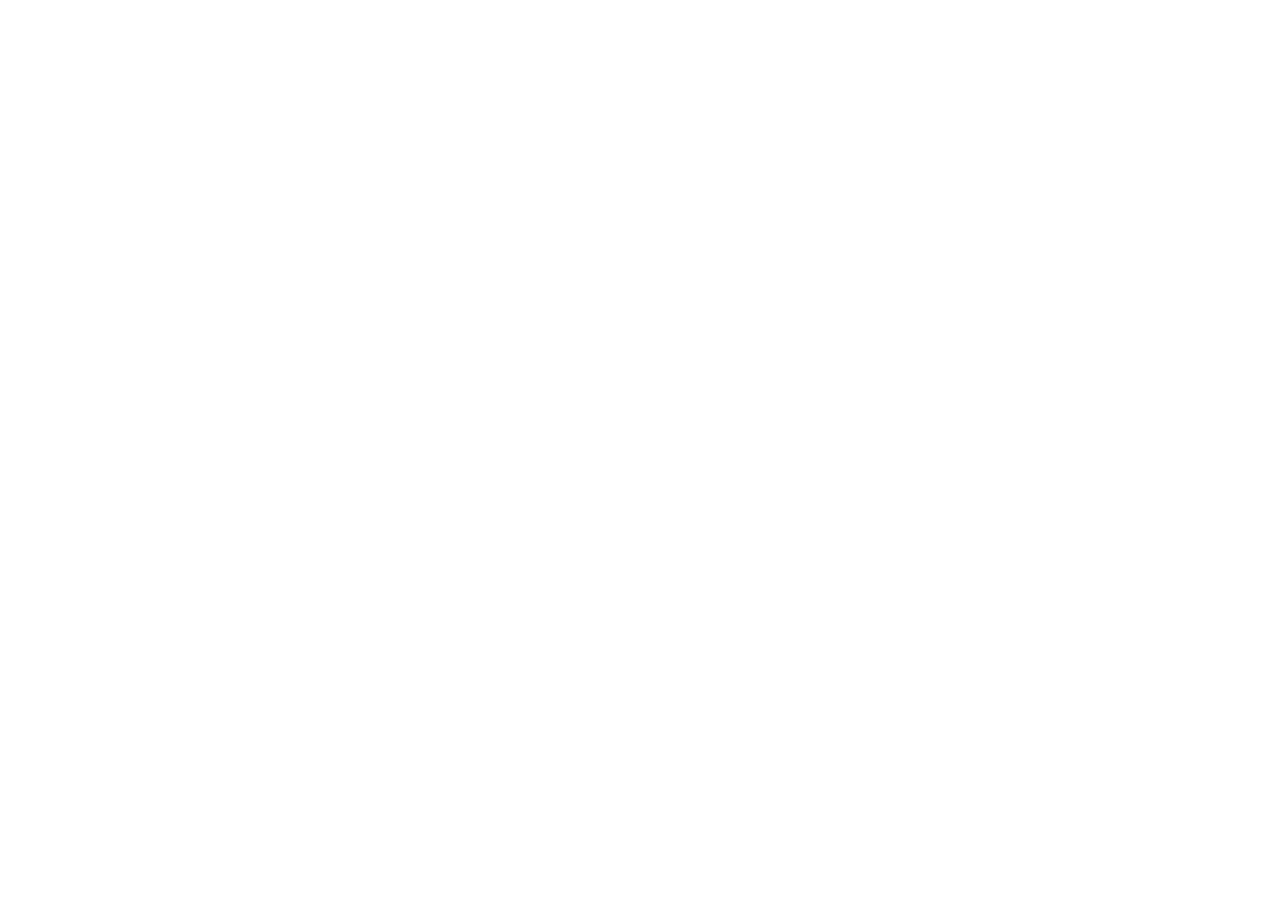
==== index1.html @ ba6c7622 "#1 Initial project setup Set up the initial structure of the e-commerce product page project. Create" ====
<!DOCTYPE html>
<html lang="en">
<head>
     <meta charset="UTF-8">
    <meta name="viewport" content="width=device-width, initial-scale=1.0">
    <title>Sneakers | E-commerce Product Page</title>
    <link rel="icon" type="image/png" sizes="32x32" href="./images/favicon-32x32.png">
    <link rel="preconnect" href="https://fonts.googleapis.com">
    <link rel="preconnect" href="https://fonts.gstatic.com" crossorigin>
</head>
<body>
    
</body>
</html>
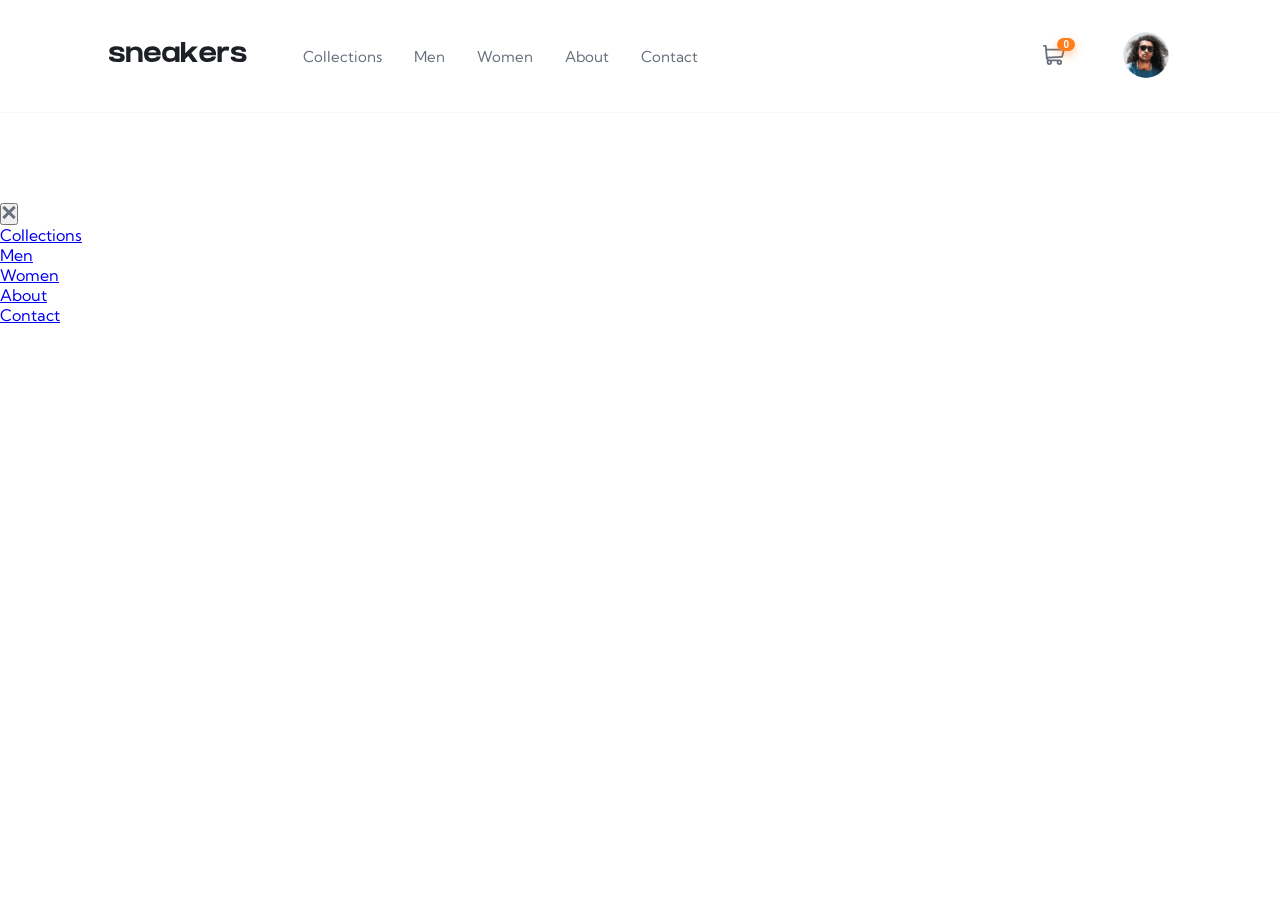
==== commit e70681f4: "#3 Header and navigation implementation Implemented the header and navigation structure for the e-co" ====
--- a/index1.html
+++ b/index1.html
@@ -4,11 +4,66 @@
      <meta charset="UTF-8">
     <meta name="viewport" content="width=device-width, initial-scale=1.0">
     <title>Sneakers | E-commerce Product Page</title>
-    <link rel="icon" type="image/png" sizes="32x32" href="./images/favicon-32x32.png">
+    <link rel="icon" type="image/png" sizes="32x32" href="images/favicon-32x32.png">
     <link rel="preconnect" href="https://fonts.googleapis.com">
     <link rel="preconnect" href="https://fonts.gstatic.com" crossorigin>
+
+    <link href="https://fonts.googleapis.com/css2?family=Kumbh+Sans:wght@400;700&display=swap" rel="stylesheet">
+    <link rel="stylesheet" href="style1.css">
 </head>
 <body>
-    
+    <header class="header">
+        <div class="header-container">
+            <div class="header-left">
+                <button class="menu-toggle" id="menuToggle" aria-label="Open navigation menu">
+                    <img src="./images/icon-menu.svg" alt="">
+                </button>
+                <div class="logo">
+                    <a href="/"><img src="./images/logo.svg" alt="Sneakers Logo"></a>
+                </div>
+                <nav class="desktop-nav" aria-label="Primary navigation">
+                    <ul>
+                        <li><a href="#">Collections</a></li>
+                        <li><a href="#">Men</a></li>
+                        <li><a href="#">Women</a></li>
+                        <li><a href="#">About</a></li>
+                        <li><a href="#">Contact</a></li>
+                    </ul>
+                </nav>
+            </div>
+
+            <div class="header-right">
+                <div class="cart-wrapper">
+                    <button class="cart-btn" id="cartBtn" aria-label="Shopping cart">
+                        <img src="./images/icon-cart.svg" alt="Cart">
+                        <span class="cart-badge" id="cartBadge" aria-label="Number of items in cart">0</span>
+                    </button>
+                </div>
+                <div class="user-avatar">
+                    <button class="avatar-btn" aria-label="User profile">
+                        <img src="./images/image-avatar.png" alt="User avatar">
+                    </button>
+                </div>
+            </div>
+        </div>
+    </header>
+
+    <div class="mobile-nav-overlay" id="mobileNavOverlay">
+        <div class="mobile-nav-drawer">
+            <button class="close-menu" id="closeMenu" aria-label="Close navigation menu">
+                <img src="./images/icon-close.svg" alt="">
+            </button>
+            <nav class="mobile-nav">
+                <ul>
+                    <li><a href="#">Collections</a></li>
+                    <li><a href="#">Men</a></li>
+                    <li><a href="#">Women</a></li>
+                    <li><a href="#">About</a></li>
+                    <li><a href="#">Contact</a></li>
+                </ul>
+            </nav>
+        </div>
+    </div>
+        <script src="script1.js"></script>
 </body>
 </html>
--- a/style1.css
+++ b/style1.css
@@ -0,0 +1,227 @@
+* {
+    margin: 0;
+    padding: 0;
+    box-sizing: border-box;
+}
+:root {
+    /* Primary Colors */
+    --color-orange: hsl(26, 100%, 55%);
+    --color-pale-orange: hsl(25, 100%, 94%);
+
+    /* Neutral Colors */
+    --color-very-dark-blue: hsl(220, 13%, 13%);
+    --color-dark-grayish-blue: hsl(219, 9%, 45%);
+    --color-grayish-blue: hsl(220, 14%, 75%);
+    --color-light-grayish-blue: hsl(223, 64%, 98%);
+    --color-white: hsl(0, 0%, 100%);
+    --color-black: hsl(0, 0%, 0%);
+
+    /* Typography */
+    --font-family: 'Kumbh Sans', sans-serif;
+    --font-size-body: 16px;
+    --font-weight-regular: 400;
+    --font-weight-bold: 700;
+}
+
+@import url('https://fonts.googleapis.com/css2?family=Kumbh+Sans:wght@400;700&display=swap');
+
+html {
+    font-family: var(--font-family);
+    font-size: var(--font-size-body);
+    font-weight: var(--font-weight-regular);
+    color: var(--color-very-dark-blue);
+}
+
+body {
+    background-color: var(--color-white);
+    overflow-x: hidden;
+    width: 100%;
+}
+
+/* MAIN CONTAINER */
+
+.container {
+    max-width: 1110px;
+    margin: 0 auto;
+    padding: 0 1.5rem;
+}
+.header {
+    border-bottom: 1px solid var(--color-light-grayish-blue);
+    margin-bottom: 5.625rem;
+    background-color: var(--color-white);
+}
+
+.header-container {
+    max-width: 1110px;
+    margin: 0 auto;
+    height: 112px;
+    display: flex;
+    align-items: center;
+    justify-content: space-between;
+    padding: 0 1.5rem;
+}
+
+.header-left {
+    display: flex;
+    align-items: center;
+    gap: 3.5rem;
+    height: 100%;
+}
+
+.menu-toggle {
+    display: none;
+    background: none;
+    border: none;
+    padding: 0.5rem;
+}
+
+.logo {
+    margin-bottom: 5px;
+}
+
+.desktop-nav {
+    height: 100%;
+}
+
+.desktop-nav ul {
+    display: flex;
+    gap: 2rem;
+    height: 100%;
+    list-style: none;
+}
+
+.desktop-nav ul li {
+    height: 100%;
+}
+
+.desktop-nav ul li a {
+    display: flex;
+    align-items: center;
+    height: 100%;
+    color: var(--color-dark-grayish-blue);
+    text-decoration: none;
+    font-size: 0.9375rem;
+    position: relative;
+    transition: color 0.3s ease;
+}
+
+.desktop-nav ul li a:hover {
+    color: var(--color-very-dark-blue);
+}
+
+.logo a {
+    display: block;
+    transition: opacity 0.3s ease;
+}
+
+.logo a:hover {
+    opacity: 0.8;
+}
+
+.desktop-nav ul li a::after {
+    content: '';
+    position: absolute;
+    bottom: -1px;
+    /* Align exactly with the header's border-bottom */
+    left: 0;
+    width: 100%;
+    height: 4px;
+    background-color: var(--color-orange);
+    transform: scaleX(0);
+    transform-origin: center;
+    transition: transform 0.2s ease;
+}
+
+.desktop-nav ul li a:hover::after {
+    transform: scaleX(1);
+}
+
+.header-right {
+    display: flex;
+    align-items: center;
+    gap: 2.875rem;
+}
+
+.cart-wrapper {
+    position: relative;
+    display: flex;
+    align-items: center;
+}
+
+.cart-btn {
+    background: none;
+    border: none;
+    cursor: pointer;
+    position: relative;
+    padding: 10px;
+    transition: transform 0.2s ease;
+}
+
+.cart-btn:hover {
+    transform: translateY(-2px);
+}
+
+.cart-btn img {
+    width: 21.82px;
+    height: 20px;
+}
+
+.cart-btn:hover img {
+    filter: brightness(0) saturate(100%) invert(50%) sepia(99%) saturate(1633%) hue-rotate(345deg) brightness(101%) contrast(106%);
+}
+
+.cart-badge {
+    position: absolute;
+    top: 3px;
+    right: 0px;
+    background-color: var(--color-orange);
+    color: var(--color-white);
+    font-size: 0.625rem;
+    font-weight: var(--font-weight-bold);
+    padding: 1px 6px;
+    border-radius: 10px;
+    display: flex;
+    align-items: center;
+    justify-content: center;
+    box-shadow: 0 4px 10px rgba(255, 125, 26, 0.4);
+    transition: transform 0.2s cubic-bezier(0.175, 0.885, 0.32, 1.275);
+}
+
+.cart-badge.bounce {
+    animation: badgeBounce 0.4s cubic-bezier(0.175, 0.885, 0.32, 1.275);
+}
+
+@keyframes badgeBounce {
+    0% {
+        transform: scale(1);
+    }
+
+    50% {
+        transform: scale(1.4);
+    }
+
+    100% {
+        transform: scale(1);
+    }
+}
+
+.user-avatar .avatar-btn {
+    background: none;
+    border: 2px solid transparent;
+    border-radius: 50%;
+    cursor: pointer;
+    width: 50px;
+    height: 50px;
+    padding: 0;
+    transition: border-color 0.3s ease;
+    overflow: hidden;
+}
+
+.user-avatar .avatar-btn:hover {
+    border-color: var(--color-orange);
+}
+
+.user-avatar img {
+    width: 100%;
+    height: 100%;
+}
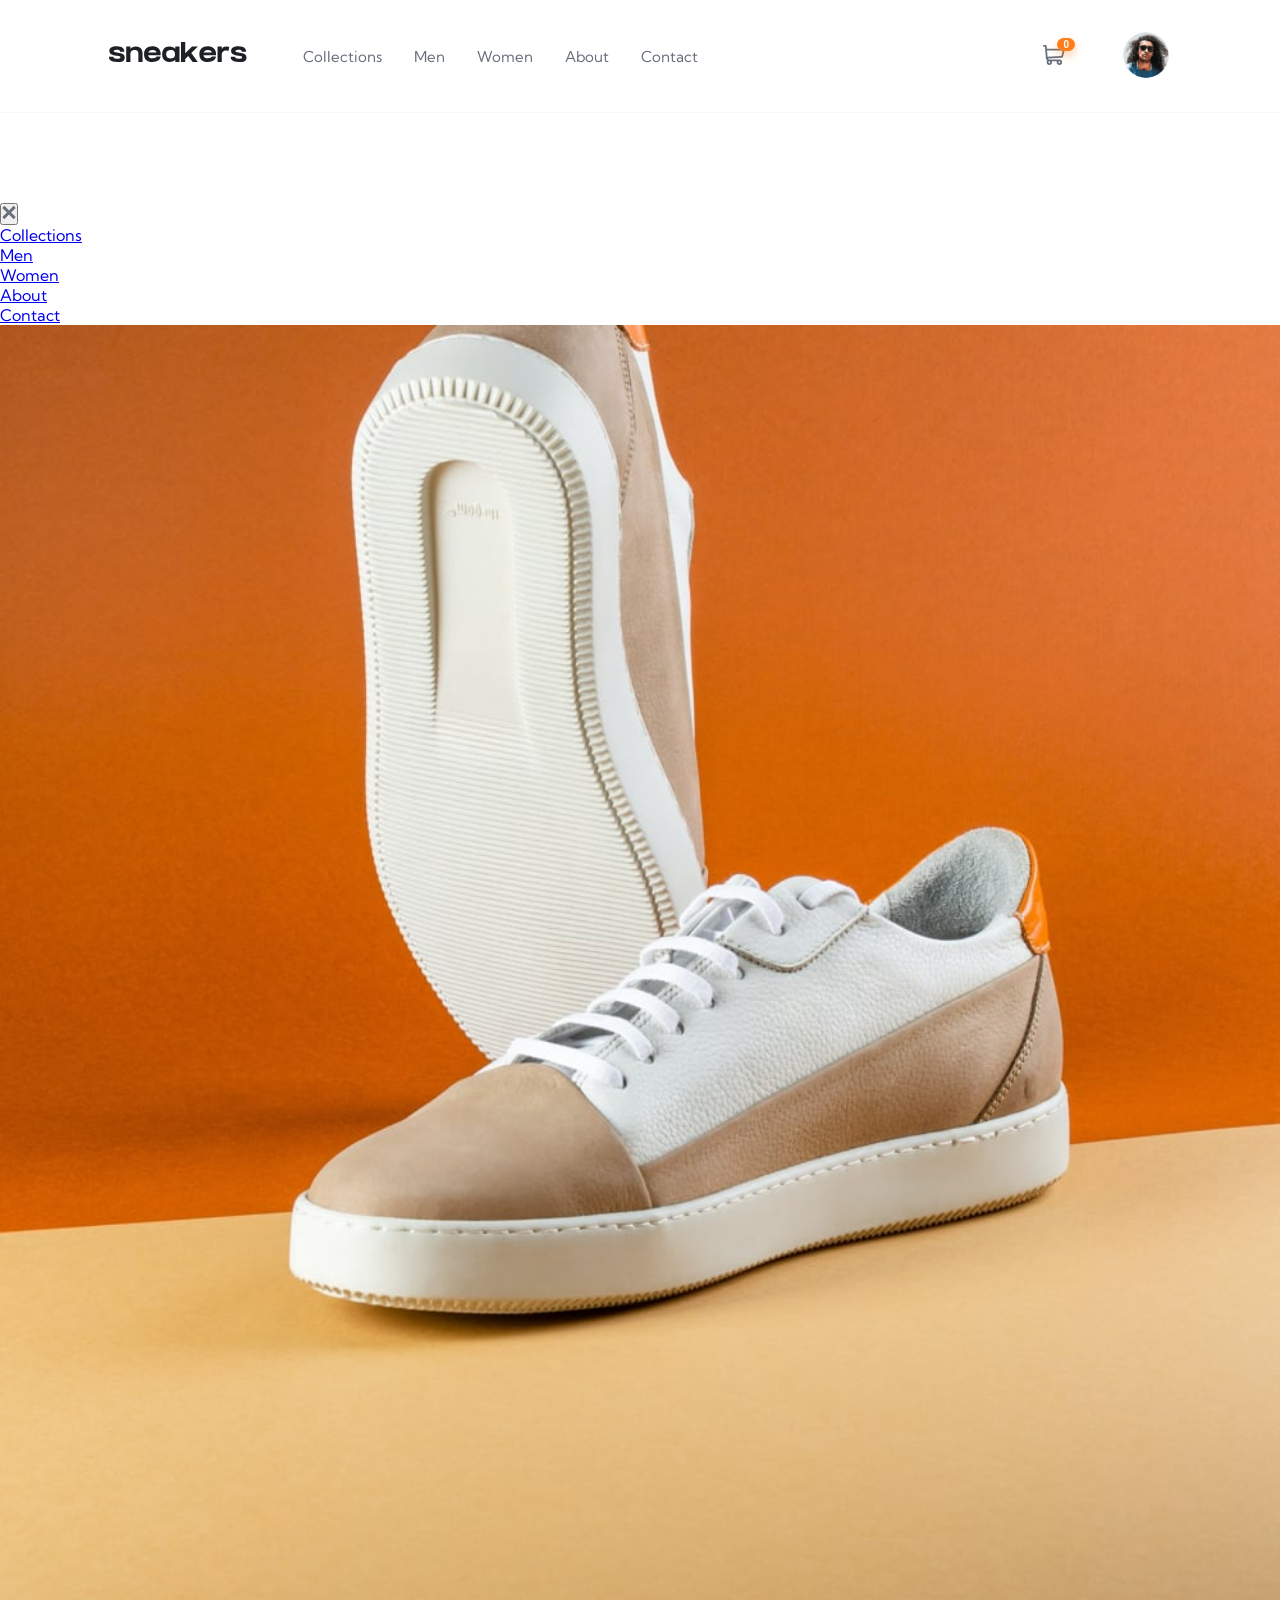
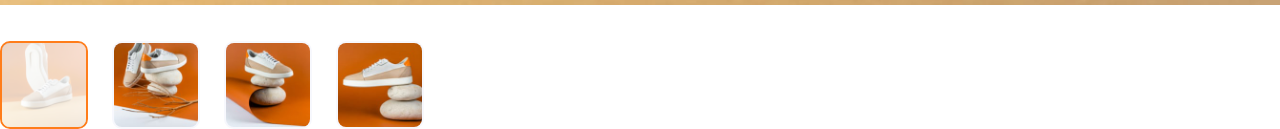
==== commit fe0041e6: "#4 Product image gallery Implemented the product image gallery section. Added the main product image" ====
--- a/index1.html
+++ b/index1.html
@@ -64,6 +64,41 @@
             </nav>
         </div>
     </div>
+
+        <section class="product-section" aria-label="Product details">
+
+            <div class="product-gallery">
+                <!-- Main Product Image -->
+                <div class="main-image-wrapper">
+                    <button class="mobile-gallery-btn prev" id="mobilePrev" aria-label="Previous image">
+                        <img src="./images/icon-previous.svg" alt="">
+                    </button>
+                    <img src="./images/image-product-1.jpg" alt="Product image 1" class="main-image" id="mainImage">
+                    <button class="mobile-gallery-btn next" id="mobileNext" aria-label="Next image">
+                        <img src="./images/icon-next.svg" alt="">
+                    </button>
+                </div>
+
+                <!-- Thumbnail Images -->
+                <div class="thumbnails">
+                    <div class="thumbnail active" data-image="./images/image-product-1.jpg" tabindex="0" role="button"
+                        aria-label="Product image 1">
+                        <img src="./images/image-product-1-thumbnail.jpg" alt="Product thumbnail 1">
+                    </div>
+                    <div class="thumbnail" data-image="./images/image-product-2.jpg" tabindex="0" role="button"
+                        aria-label="Product image 2">
+                        <img src="./images/image-product-2-thumbnail.jpg" alt="Product thumbnail 2">
+                    </div>
+                    <div class="thumbnail" data-image="./images/image-product-3.jpg" tabindex="0" role="button"
+                        aria-label="Product image 3">
+                        <img src="./images/image-product-3-thumbnail.jpg" alt="Product thumbnail 3">
+                    </div>
+                    <div class="thumbnail" data-image="./images/image-product-4.jpg" tabindex="0" role="button"
+                        aria-label="Product image 4">
+                        <img src="./images/image-product-4-thumbnail.jpg" alt="Product thumbnail 4">
+                    </div>
+                </div>
+            </div>
         <script src="script1.js"></script>
 </body>
 </html>
--- a/style1.css
+++ b/style1.css
@@ -224,4 +224,265 @@
 .user-avatar img {
     width: 100%;
     height: 100%;
+}
+
+
+/* ISSUE 4: PRODUCT IMAGE GALLERY - Main image gallery with thumbnails */
+
+.product-gallery {
+    display: flex;
+    flex-direction: column;
+    gap: 2rem;
+    width: 100%;
+    overflow: hidden;
+}
+
+/* Main Product Image */
+.main-image-wrapper:hover {
+    transform: scale(1.01);
+}
+
+.mobile-gallery-btn {
+    display: none;
+    position: absolute;
+    top: 50%;
+    transform: translateY(-50%);
+    background: var(--color-white);
+    border: none;
+    border-radius: 50%;
+    width: 40px;
+    height: 40px;
+    align-items: center;
+    justify-content: center;
+    cursor: pointer;
+    z-index: 10;
+}
+
+.mobile-gallery-btn img {
+    width: 10px;
+}
+
+.mobile-gallery-btn.prev {
+    left: 16px;
+}
+
+.mobile-gallery-btn.next {
+    right: 16px;
+}
+
+.main-image {
+    width: 100%;
+    height: 100%;
+    object-fit: cover;
+    transition: transform 0.3s ease;
+}
+
+.main-image-wrapper:hover .main-image {
+    transform: scale(1.05);
+}
+
+/* Thumbnails */
+.thumbnails {
+    display: flex;
+    gap: 1.5rem;
+    justify-content: flex-start;
+}
+
+.thumbnail {
+    width: 88px;
+    height: 88px;
+    border-radius: 0.625rem;
+    cursor: pointer;
+    overflow: hidden;
+    border: 2px solid transparent;
+    transition: all 0.3s cubic-bezier(0.4, 0, 0.2, 1);
+    background-color: var(--color-light-grayish-blue);
+    position: relative;
+}
+
+.thumbnail img {
+    width: 100%;
+    height: 100%;
+    object-fit: cover;
+    transition: all 0.3s ease;
+}
+
+/* Hover State */
+.thumbnail:hover {
+    opacity: 0.7;
+    border-color: var(--color-orange);
+}
+
+.thumbnail:hover img {
+    opacity: 0.5;
+}
+
+/* Active State */
+.thumbnail.active {
+    border: 2px solid var(--color-orange);
+    position: relative;
+}
+
+.thumbnail.active::after {
+    content: '';
+    position: absolute;
+    top: 0;
+    left: 0;
+    width: 100%;
+    height: 100%;
+    background-color: rgba(255, 255, 255, 0.75);
+}
+
+.thumbnail.active img {
+    opacity: 1;
+}
+
+/* ISSUE 5: PRODUCT INFORMATION - Title, description, pricing, and layout */
+
+.product-info {
+    display: flex;
+    flex-direction: column;
+    gap: 0;
+    max-width: 445px;
+}
+
+/* Company Name */
+.company-name {
+    font-size: 0.8125rem;
+    font-weight: var(--font-weight-bold);
+    letter-spacing: 2px;
+    color: var(--color-dark-grayish-blue);
+    text-transform: uppercase;
+    margin-bottom: 1.5rem;
+}
+
+/* Product Title */
+.product-title {
+    font-size: 2.75rem;
+    font-weight: var(--font-weight-bold);
+    line-height: 1.05;
+    color: var(--color-very-dark-blue);
+    margin-bottom: 2rem;
+}
+
+/* Product Description */
+.product-description {
+    font-size: 1rem;
+    font-weight: var(--font-weight-regular);
+    line-height: 1.6;
+    color: var(--color-dark-grayish-blue);
+    margin-bottom: 1.75rem;
+}
+
+/* Pricing Section */
+.pricing-section {
+    display: flex;
+    flex-direction: column;
+    gap: 0.625rem;
+    margin-bottom: 2rem;
+}
+
+.pricing-container {
+    display: flex;
+    align-items: center;
+    gap: 1rem;
+}
+
+.current-price {
+    font-size: 1.75rem;
+    font-weight: var(--font-weight-bold);
+    color: var(--color-very-dark-blue);
+}
+
+.discount-badge {
+    color: var(--color-white);
+    background-color: var(--color-very-dark-blue);
+    font-size: 1rem;
+    font-weight: var(--font-weight-bold);
+    padding: 2px 8px;
+    border-radius: 0.375rem;
+}
+
+.original-price {
+    font-size: 1rem;
+    font-weight: var(--font-weight-bold);
+    color: var(--color-grayish-blue);
+    text-decoration: line-through;
+}
+
+/* ISSUE 7: ADD TO CART BUTTON - Functional add to cart with styling */
+.product-actions {
+    display: flex;
+    align-items: center;
+    gap: 1rem;
+}
+
+/* ISSUE 6: QUANTITY SELECTOR - + and - buttons to select quantity */
+.quantity-selector {
+    display: flex;
+    align-items: center;
+    justify-content: space-between;
+    background-color: var(--color-light-grayish-blue);
+    border-radius: 0.625rem;
+    width: 157px;
+    height: 56px;
+    padding: 0 1rem;
+}
+
+.quantity-btn {
+    background: none;
+    border: none;
+    cursor: pointer;
+    display: flex;
+    align-items: center;
+    justify-content: center;
+    transition: opacity 0.3s ease;
+}
+
+.quantity-btn:hover {
+    opacity: 0.6;
+}
+
+.quantity-btn img {
+    width: 12px;
+    transition: filter 0.3s ease;
+}
+
+.quantity-btn:hover img {
+    filter: opacity(0.5);
+}
+
+.quantity-display {
+    font-weight: var(--font-weight-bold);
+    color: var(--color-very-dark-blue);
+    font-size: 1rem;
+}
+
+.add-to-cart-btn {
+    flex: 2;
+    height: 56px;
+    background-color: var(--color-orange);
+    color: var(--color-very-dark-blue);
+    border: none;
+    border-radius: 0.625rem;
+    padding: 0 2rem;
+    font-weight: var(--font-weight-bold);
+    font-size: 1rem;
+    cursor: pointer;
+    display: flex;
+    align-items: center;
+    justify-content: center;
+    gap: 1rem;
+    transition: opacity 0.2s ease;
+    box-shadow: 0 20px 50px -20px var(--color-orange);
+}
+
+.add-to-cart-btn:hover {
+    opacity: 0.7;
+}
+
+.add-to-cart-btn img {
+    width: 17px;
+    height: 16px;
+    filter: brightness(0) invert(1);
 }
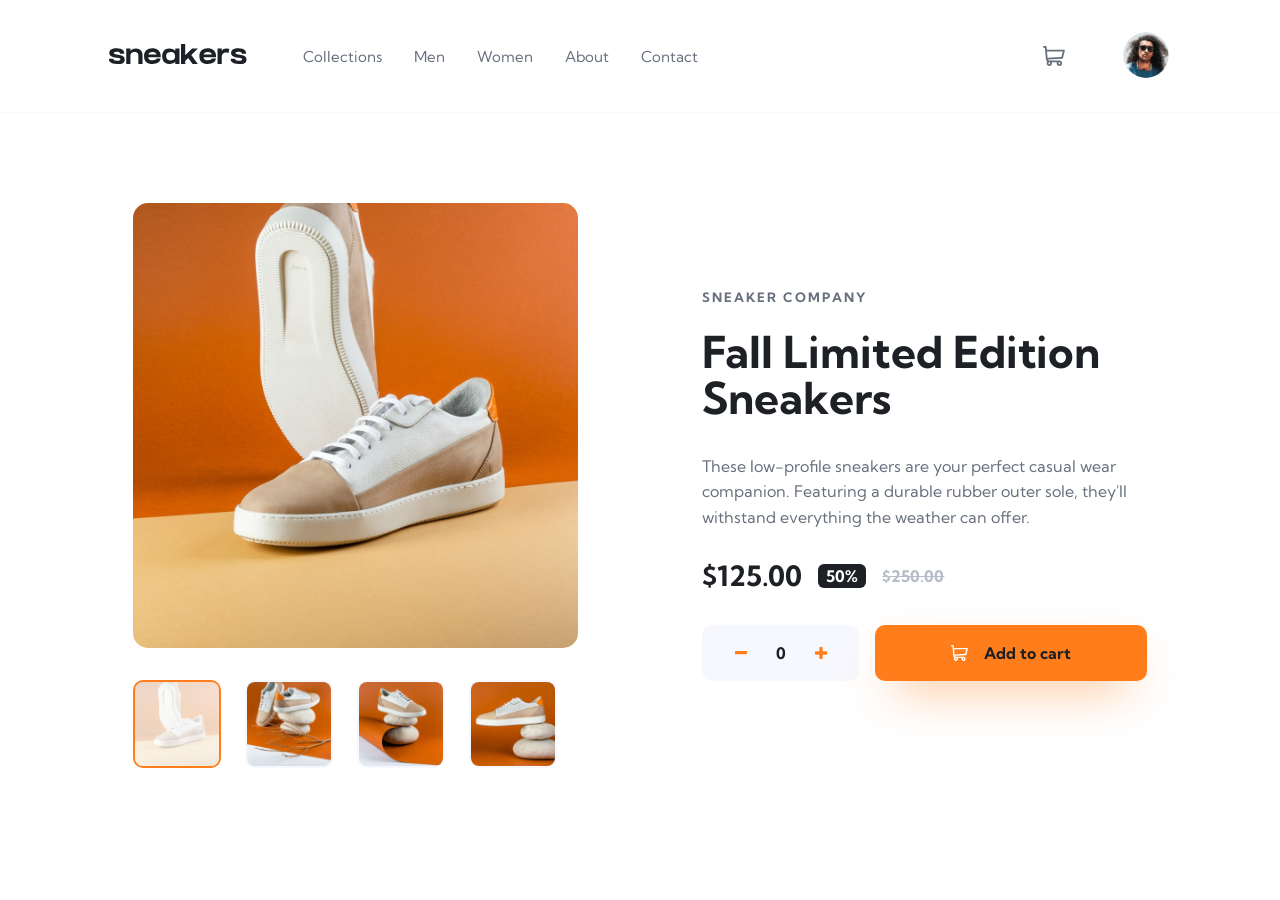
==== commit f685f8a7: "#10 Polish & Accessibility Final refinements and accessibility improvements for the e-commerce produ" ====
--- a/index1.html
+++ b/index1.html
@@ -1,7 +1,8 @@
 <!DOCTYPE html>
 <html lang="en">
+
 <head>
-     <meta charset="UTF-8">
+    <meta charset="UTF-8">
     <meta name="viewport" content="width=device-width, initial-scale=1.0">
     <title>Sneakers | E-commerce Product Page</title>
     <link rel="icon" type="image/png" sizes="32x32" href="images/favicon-32x32.png">
@@ -11,15 +12,18 @@
     <link href="https://fonts.googleapis.com/css2?family=Kumbh+Sans:wght@400;700&display=swap" rel="stylesheet">
     <link rel="stylesheet" href="style1.css">
 </head>
+
 <body>
+
+    <a href="#main-content" class="skip-to-content">Skip to main content</a>
     <header class="header">
         <div class="header-container">
             <div class="header-left">
                 <button class="menu-toggle" id="menuToggle" aria-label="Open navigation menu">
-                    <img src="./images/icon-menu.svg" alt="">
+                    <img src="images/icon-menu.svg" alt="">
                 </button>
                 <div class="logo">
-                    <a href="/"><img src="./images/logo.svg" alt="Sneakers Logo"></a>
+                    <a href="/"><img src="images/logo.svg" alt="Sneakers Logo"></a>
                 </div>
                 <nav class="desktop-nav" aria-label="Primary navigation">
                     <ul>
@@ -35,13 +39,25 @@
             <div class="header-right">
                 <div class="cart-wrapper">
                     <button class="cart-btn" id="cartBtn" aria-label="Shopping cart">
-                        <img src="./images/icon-cart.svg" alt="Cart">
+                        <img src="images/icon-cart.svg" alt="Cart">
                         <span class="cart-badge" id="cartBadge" aria-label="Number of items in cart">0</span>
                     </button>
+                    <div class="cart-dropdown" id="cartDropdown" hidden>
+                        <h2>Cart</h2>
+                        <div class="cart-content-wrapper">
+                            <div class="cart-empty">Your cart is empty.</div>
+                            <div class="cart-items">
+                            </div>
+                            <div class="cart-total">
+                                <strong>Total: <span id="cartTotal">$0.00</span></strong>
+                            </div>
+                            <button class="checkout-btn">Checkout</button>
+                        </div>
+                    </div>
                 </div>
                 <div class="user-avatar">
                     <button class="avatar-btn" aria-label="User profile">
-                        <img src="./images/image-avatar.png" alt="User avatar">
+                        <img src="images/image-avatar.png" alt="User avatar">
                     </button>
                 </div>
             </div>
@@ -51,7 +67,7 @@
     <div class="mobile-nav-overlay" id="mobileNavOverlay">
         <div class="mobile-nav-drawer">
             <button class="close-menu" id="closeMenu" aria-label="Close navigation menu">
-                <img src="./images/icon-close.svg" alt="">
+                <img src="images/icon-close.svg" alt="">
             </button>
             <nav class="mobile-nav">
                 <ul>
@@ -65,40 +81,113 @@
         </div>
     </div>
 
+    <main class="container" id="main-content">
         <section class="product-section" aria-label="Product details">
 
             <div class="product-gallery">
                 <!-- Main Product Image -->
                 <div class="main-image-wrapper">
                     <button class="mobile-gallery-btn prev" id="mobilePrev" aria-label="Previous image">
-                        <img src="./images/icon-previous.svg" alt="">
+                        <img src="images/icon-previous.svg" alt="">
                     </button>
-                    <img src="./images/image-product-1.jpg" alt="Product image 1" class="main-image" id="mainImage">
+                    <img src="images/image-product-1.jpg" alt="Product image 1" class="main-image" id="mainImage">
                     <button class="mobile-gallery-btn next" id="mobileNext" aria-label="Next image">
-                        <img src="./images/icon-next.svg" alt="">
+                        <img src="images/icon-next.svg" alt="">
                     </button>
                 </div>
 
                 <!-- Thumbnail Images -->
                 <div class="thumbnails">
-                    <div class="thumbnail active" data-image="./images/image-product-1.jpg" tabindex="0" role="button"
+                    <div class="thumbnail active" data-image="images/image-product-1.jpg" tabindex="0" role="button"
                         aria-label="Product image 1">
-                        <img src="./images/image-product-1-thumbnail.jpg" alt="Product thumbnail 1">
+                        <img src="images/image-product-1-thumbnail.jpg" alt="Product thumbnail 1">
                     </div>
-                    <div class="thumbnail" data-image="./images/image-product-2.jpg" tabindex="0" role="button"
+                    <div class="thumbnail" data-image="images/image-product-2.jpg" tabindex="0" role="button"
                         aria-label="Product image 2">
-                        <img src="./images/image-product-2-thumbnail.jpg" alt="Product thumbnail 2">
+                        <img src="images/image-product-2-thumbnail.jpg" alt="Product thumbnail 2">
                     </div>
-                    <div class="thumbnail" data-image="./images/image-product-3.jpg" tabindex="0" role="button"
+                    <div class="thumbnail" data-image="images/image-product-3.jpg" tabindex="0" role="button"
                         aria-label="Product image 3">
-                        <img src="./images/image-product-3-thumbnail.jpg" alt="Product thumbnail 3">
+                        <img src="images/image-product-3-thumbnail.jpg" alt="Product thumbnail 3">
                     </div>
-                    <div class="thumbnail" data-image="./images/image-product-4.jpg" tabindex="0" role="button"
+                    <div class="thumbnail" data-image="images/image-product-4.jpg" tabindex="0" role="button"
                         aria-label="Product image 4">
-                        <img src="./images/image-product-4-thumbnail.jpg" alt="Product thumbnail 4">
+                        <img src="images/image-product-4-thumbnail.jpg" alt="Product thumbnail 4">
                     </div>
                 </div>
             </div>
-        <script src="script1.js"></script>
+
+
+            <div class="product-info">
+                <div class="company-name">SNEAKER COMPANY</div>
+
+                <h1 class="product-title">Fall Limited Edition Sneakers</h1>
+
+                <p class="product-description">
+                    These low-profile sneakers are your perfect casual wear companion. Featuring a durable rubber outer
+                    sole, they'll withstand everything the weather can offer.
+                </p>
+
+                <div class="pricing-section">
+                    <div class="pricing-container">
+                        <span class="current-price">$125.00</span>
+                        <span class="discount-badge">50%</span>
+                        <span class="original-price">$250.00</span>
+                    </div>
+
+                </div>
+
+                <div class="product-actions">
+                    <div class="quantity-selector">
+                        <button class="quantity-btn" id="decreaseBtn" aria-label="Decrease quantity">
+                            <img src="images/icon-minus.svg" alt="Minus">
+                        </button>
+                        <span class="quantity-display" id="quantityDisplay">0</span>
+                        <button class="quantity-btn" id="increaseBtn" aria-label="Increase quantity">
+                            <img src="images/icon-plus.svg" alt="Plus">
+                        </button>
+                    </div>
+
+                    <button class="add-to-cart-btn" id="addToCartBtn">
+                        <img src="images/icon-cart.svg" alt="Cart">
+                        Add to cart
+                    </button>
+                </div>
+            </div>
+        </section>
+    </main>
+
+    <div class="lightbox" id="lightbox">
+        <div class="lightbox-content">
+            <button class="lightbox-close" aria-label="Close lightbox">
+                <img src="images/icon-close.svg" alt="Close">
+            </button>
+            <button class="lightbox-prev" aria-label="Previous image">
+                <img src="images/icon-previous.svg" alt="Previous">
+            </button>
+            <img src="images/image-product-1.jpg" alt="Product image" class="lightbox-main-image"
+                id="lightboxMainImage">
+            <button class="lightbox-next" aria-label="Next image">
+                <img src="images/icon-next.svg" alt="Next">
+            </button>
+            <div class="lightbox-thumbnails">
+                <div class="lightbox-thumbnail active" data-image="images/image-product-1.jpg">
+                    <img src="images/image-product-1-thumbnail.jpg" alt="Thumbnail 1">
+                </div>
+                <div class="lightbox-thumbnail" data-image="images/image-product-2.jpg">
+                    <img src="images/image-product-2-thumbnail.jpg" alt="Thumbnail 2">
+                </div>
+                <div class="lightbox-thumbnail" data-image="images/image-product-3.jpg">
+                    <img src="images/image-product-3-thumbnail.jpg" alt="Thumbnail 3">
+                </div>
+                <div class="lightbox-thumbnail" data-image="images/image-product-4.jpg">
+                    <img src="images/image-product-4-thumbnail.jpg" alt="Thumbnail 4">
+                </div>
+            </div>
+        </div>
+    </div>
+
+    <script src="script1.js"></script>
 </body>
+
 </html>
--- a/style1.css
+++ b/style1.css
@@ -1,8 +1,13 @@
+/* GLOBAL STYLES */
+
 * {
     margin: 0;
     padding: 0;
     box-sizing: border-box;
 }
+
+/* ISSUE 2: DESIGN SYSTEM - CSS Variables for Colors, Typography, and Spacing */
+
 :root {
     /* Primary Colors */
     --color-orange: hsl(26, 100%, 55%);
@@ -45,6 +50,8 @@
     margin: 0 auto;
     padding: 0 1.5rem;
 }
+
+/* ISSUE 3: HEADER & NAVIGATION - STRICT DESIGN COMPLIANCE */
 .header {
     border-bottom: 1px solid var(--color-light-grayish-blue);
     margin-bottom: 5.625rem;
@@ -226,6 +233,500 @@
     height: 100%;
 }
 
+/* ISSUE 8: CART DROPDOWN - Solid & Shadow */
+.cart-dropdown {
+    position: absolute;
+    top: calc(100% + 15px);
+    right: -10px;
+    width: 360px;
+    background-color: var(--color-white);
+    border-radius: 0.625rem;
+    box-shadow: 0 20px 50px rgba(0, 0, 0, 0.15);
+    z-index: 100;
+    padding: 0;
+    overflow: hidden;
+    animation: dropdownFadeIn 0.2s ease-out;
+}
+
+@keyframes dropdownFadeIn {
+    from {
+        opacity: 0;
+        transform: translateY(-10px);
+    }
+
+    to {
+        opacity: 1;
+        transform: translateY(0);
+    }
+}
+
+.cart-dropdown h2 {
+    font-size: 1rem;
+    font-weight: var(--font-weight-bold);
+    color: var(--color-very-dark-blue);
+    padding: 1.5rem;
+    border-bottom: 1px solid var(--color-light-grayish-blue);
+    margin-bottom: 0;
+}
+
+.cart-content-wrapper {
+    padding: 1.5rem;
+    min-height: 188px;
+    display: flex;
+    flex-direction: column;
+    justify-content: center;
+}
+
+.cart-empty {
+    font-weight: var(--font-weight-bold);
+    color: var(--color-dark-grayish-blue);
+    font-size: 1rem;
+    text-align: center;
+    width: 100%;
+    height: 100%;
+    display: flex;
+    align-items: center;
+    justify-content: center;
+    margin: auto;
+}
+
+.cart-items {
+    display: none;
+    /* shown when item added */
+}
+
+.cart-item {
+    display: flex;
+    align-items: center;
+    gap: 1rem;
+    margin-bottom: 1.5rem;
+}
+
+.cart-item img {
+    width: 50px;
+    height: 50px;
+    border-radius: 0.25rem;
+    object-fit: cover;
+}
+
+.item-details {
+    flex: 1;
+    display: flex;
+    flex-direction: column;
+    justify-content: center;
+    gap: 0.25rem;
+    font-size: 1rem;
+    color: var(--color-dark-grayish-blue);
+    line-height: 1.5;
+}
+
+.item-name {
+    white-space: nowrap;
+    overflow: hidden;
+    text-overflow: ellipsis;
+    max-width: 200px;
+}
+
+.total-price {
+    color: var(--color-very-dark-blue);
+    font-weight: var(--font-weight-bold);
+    margin-left: 0.5rem;
+}
+
+.cart-total {
+    text-align: center;
+    margin: 1rem 0 0.5rem 0;
+    font-size: 1rem;
+    color: var(--color-very-dark-blue);
+    display: none;
+}
+
+.delete-btn {
+    background: none;
+    border: none;
+    cursor: pointer;
+    padding: 5px;
+    transition: transform 0.2s ease;
+}
+
+.delete-btn:hover {
+    transform: scale(1.2);
+}
+
+.delete-btn img {
+    width: 14px;
+    height: 16px;
+}
+
+.checkout-btn {
+    width: 100%;
+    background-color: var(--color-orange);
+    color: var(--color-very-dark-blue);
+    border: none;
+    border-radius: 0.625rem;
+    padding: 1.125rem 0;
+    font-weight: var(--font-weight-bold);
+    font-size: 1rem;
+    cursor: pointer;
+    transition: opacity 0.2s ease;
+}
+
+.checkout-btn:hover {
+    opacity: 0.7;
+}
+
+/* ISSUE 10: POLISH & ACCESSIBILITY */
+
+/* Focus states for keyboard navigation */
+.quantity-btn:focus,
+.add-to-cart-btn:focus,
+.checkout-btn:focus,
+.delete-btn:focus {
+    outline: 3px solid var(--color-orange);
+    outline-offset: 2px;
+}
+
+.thumbnail:focus {
+    outline: 3px solid var(--color-orange);
+    outline-offset: 2px;
+}
+
+/* Hover states enhancement */
+.quantity-btn:active {
+    transform: scale(0.95);
+}
+
+
+.add-to-cart-btn:active {
+    transform: scale(0.98);
+}
+
+.checkout-btn:active {
+    transform: scale(0.98);
+}
+
+/* ISSUE 10: LIGHTBOX - Desktop image viewer with navigation */
+.lightbox {
+    position: fixed;
+    top: 0;
+    left: 0;
+    width: 100%;
+    height: 100%;
+    background-color: rgba(0, 0, 0, 0.75);
+    display: none;
+    align-items: center;
+    justify-content: center;
+    z-index: 1000;
+}
+
+.lightbox-content {
+    position: relative;
+    max-width: 550px;
+    width: 90%;
+}
+
+.lightbox-close {
+    position: absolute;
+    top: 10px;
+    right: 10px;
+    background: white;
+    border: none;
+    border-radius: 50%;
+    width: 40px;
+    height: 40px;
+    display: flex;
+    align-items: center;
+    justify-content: center;
+    cursor: pointer;
+    z-index: 1001;
+    color: black;
+}
+
+.lightbox-close img {
+    pointer-events: none;
+    width: 20px;
+    height: 20px;
+}
+
+.lightbox-main-image {
+    width: 100%;
+    border-radius: 15px;
+}
+
+.lightbox-prev,
+.lightbox-next {
+    position: absolute;
+    top: 50%;
+    transform: translateY(-50%);
+    background: white;
+    border: none;
+    border-radius: 50%;
+    width: 50px;
+    height: 50px;
+    display: flex;
+    align-items: center;
+    justify-content: center;
+    cursor: pointer;
+    box-shadow: 0 4px 10px rgba(0, 0, 0, 0.2);
+}
+
+.lightbox-prev img,
+.lightbox-next img {
+    pointer-events: none;
+}
+
+.lightbox-prev {
+    left: -25px;
+}
+
+.lightbox-next {
+    right: -25px;
+}
+
+.lightbox-thumbnails {
+    display: flex;
+    justify-content: center;
+    gap: 1rem;
+    margin-top: 2rem;
+}
+
+.lightbox-thumbnail {
+    width: 80px;
+    border-radius: 10px;
+    overflow: hidden;
+    cursor: pointer;
+    border: 2px solid transparent;
+    transition: border-color 0.3s ease;
+}
+
+.lightbox-thumbnail.active {
+    border-color: var(--color-orange);
+}
+
+.lightbox-thumbnail img {
+    width: 100%;
+    display: block;
+}
+
+.lightbox-thumbnail:hover {
+    border-color: rgba(255, 125, 26, 0.5);
+}
+
+/* Hide lightbox on mobile */
+@media (max-width: 768px) {
+    .lightbox {
+        display: none !important;
+    }
+}
+
+/* Mobile menu drawer with animation */
+.mobile-nav-overlay {
+    position: fixed;
+    top: 0;
+    left: 0;
+    width: 100%;
+    height: 100%;
+    background-color: rgba(0, 0, 0, 0.75);
+    z-index: 2000;
+    display: flex;
+    opacity: 0;
+    visibility: hidden;
+    transition: opacity 0.3s ease, visibility 0.3s ease;
+}
+
+.mobile-nav-overlay.active {
+    opacity: 1;
+    visibility: visible;
+}
+
+.mobile-nav-drawer {
+    width: 250px;
+    height: 100%;
+    background-color: var(--color-white);
+    padding: 1.5rem;
+    padding-top: 2rem;
+    display: flex;
+    flex-direction: column;
+    gap: 3.375rem;
+    transform: translateX(-100%);
+    transition: transform 0.3s cubic-bezier(0.4, 0, 0.2, 1);
+}
+
+.mobile-nav-overlay.active .mobile-nav-drawer {
+    transform: translateX(0);
+}
+
+.close-menu {
+    background: none;
+    border: none;
+    align-self: flex-start;
+    padding: 0.5rem;
+}
+
+.mobile-nav ul {
+    list-style: none;
+    display: flex;
+    flex-direction: column;
+    gap: 1.5rem;
+}
+
+.mobile-nav ul li a {
+    color: var(--color-very-dark-blue);
+    font-weight: var(--font-weight-bold);
+    font-size: 1.125rem;
+    text-decoration: none;
+    transition: color 0.3s ease;
+}
+
+.mobile-nav ul li a:hover {
+    color: var(--color-orange);
+}
+
+/* Smooth transitions */
+* {
+    transition: background-color 0.2s ease, color 0.2s ease, border-color 0.2s ease, box-shadow 0.2s ease;
+}
+
+/* Remove default outline for better styling */
+button {
+    outline: none;
+}
+
+/* Accessibility: Visible focus indicators */
+*:focus-visible {
+    outline: 3px solid var(--color-orange);
+    outline-offset: 2px;
+}
+
+/* Image optimization - prevent layout shift */
+img {
+    display: block;
+    max-width: 100%;
+    height: auto;
+}
+
+/* Improved button accessibility */
+button {
+    font-family: inherit;
+    cursor: pointer;
+}
+
+button:disabled {
+    opacity: 0.5;
+    cursor: not-allowed;
+}
+
+/* Link accessibility */
+a {
+    text-decoration: none;
+}
+
+a:focus-visible {
+    outline: 2px solid var(--color-orange);
+    outline-offset: 2px;
+}
+
+/* Reduced motion for accessibility */
+@media (prefers-reduced-motion: reduce) {
+    * {
+        animation-duration: 0.01ms !important;
+        animation-iteration-count: 1 !important;
+        transition-duration: 0.01ms !important;
+    }
+}
+
+/* Text contrast improvement */
+.product-description {
+    color: var(--color-dark-grayish-blue);
+    line-height: 1.6;
+}
+
+.item-price {
+    font-weight: var(--font-weight-bold);
+    color: var(--color-very-dark-blue);
+}
+
+/* Touch targets minimum size (48px recommended) */
+.quantity-btn {
+    min-width: 45px;
+    min-height: 45px;
+}
+
+.add-to-cart-btn {
+    min-height: 56px;
+}
+
+.checkout-btn {
+    min-height: 48px;
+}
+
+/* Hover state for cart items */
+.cart-item {
+    border-radius: 0.375rem;
+    padding: 0.75rem;
+    transition: background-color 0.2s ease;
+}
+
+.cart-item:hover {
+    background-color: var(--color-light-grayish-blue);
+}
+
+/* Improved main image hover effect */
+.main-image-wrapper {
+    position: relative;
+    cursor: pointer;
+    border-radius: 15px;
+    overflow: hidden;
+    width: 100%;
+}
+
+.main-image-wrapper::after {
+    content: '';
+    position: absolute;
+    top: 0;
+    left: 0;
+    width: 100%;
+    height: 100%;
+    background-color: rgba(255, 255, 255, 0);
+    border-radius: 1rem;
+    transition: background-color 0.3s ease;
+}
+
+.main-image-wrapper:hover::after {
+    background-color: rgba(255, 255, 255, 0.1);
+}
+
+/* Accessible color contrast for all text */
+html {
+    color-scheme: light;
+}
+
+/* Skip to content link (hidden but accessible) */
+.skip-to-content {
+    position: absolute;
+    top: -40px;
+    left: 0;
+    background: var(--color-orange);
+    color: var(--color-white);
+    padding: 0.5rem 1rem;
+    border-radius: 0.375rem;
+    text-decoration: none;
+    z-index: 9999;
+}
+
+.skip-to-content:focus {
+    top: 0;
+}
+
+.product-section {
+    display: grid;
+    grid-template-columns: 1fr 1fr;
+    gap: 7.8rem;
+    align-items: center;
+    padding: 0 1.5rem;
+    margin: 0 auto;
+    max-width: 1110px;
+}
 
 /* ISSUE 4: PRODUCT IMAGE GALLERY - Main image gallery with thumbnails */
 
@@ -485,4 +986,347 @@
     width: 17px;
     height: 16px;
     filter: brightness(0) invert(1);
+}
+
+/* ISSUE 9: RESPONSIVE DESIGN - Mobile (480px), Tablet (481-768px), Desktop (769px+) */
+
+/* Tablet & Medium screens (up to 768px) */
+@media (max-width: 768px) {
+    .header {
+        border-bottom: none;
+        margin-bottom: 0;
+    }
+
+    .header-container {
+        height: 68px;
+        padding: 0 1.5rem;
+    }
+
+    .header-left {
+        gap: 1rem;
+    }
+
+    .menu-toggle {
+        display: block;
+    }
+
+    .desktop-nav {
+        display: none;
+    }
+
+    .logo {
+        margin-bottom: 0;
+    }
+
+    .logo img {
+        width: 138px;
+    }
+
+    .header-right {
+        gap: 1.375rem;
+    }
+
+    .user-avatar .avatar-btn {
+        width: 24px;
+        height: 24px;
+    }
+
+    .mobile-gallery-btn {
+        display: flex;
+    }
+
+    .main-image-wrapper {
+        border-radius: 0;
+        width: 100%;
+        margin: 0;
+    }
+}
+
+/* Tablet screens (481px to 768px) */
+@media (min-width: 481px) and (max-width: 768px) {
+    html {
+        font-size: 15px;
+    }
+
+    .container {
+        padding: 0 1rem;
+    }
+
+    .product-section {
+        grid-template-columns: 1fr;
+        gap: 3rem;
+    }
+
+    /* Ensure the product info section stretches fully on smaller screens */
+    .product-info {
+        max-width: 100%;
+        padding: 0;
+    }
+
+    .product-title {
+        font-size: 2.25rem;
+    }
+
+    .product-description {
+        font-size: 1rem;
+    }
+
+    .product-actions {
+        flex-direction: row;
+        gap: 1rem;
+    }
+
+    .add-to-cart-btn {
+        width: 100%;
+        height: 56px;
+    }
+
+    .cart-dropdown {
+        width: calc(100% - 2rem);
+        max-width: 360px;
+        left: 1rem;
+        right: auto;
+    }
+
+    .thumbnails {
+        gap: 1rem;
+        justify-content: center;
+
+    }
+
+    .thumbnail {
+        width: 70px;
+        height: 70px;
+    }
+}
+
+/* Mobile screens (small - 480px and below) */
+@media (max-width: 480px) {
+
+    /* GLOBAL */
+    html {
+        font-size: 14px;
+    }
+
+    .container {
+        padding: 0;
+        width: 100%;
+    }
+
+    .product-section {
+        grid-template-columns: 1fr;
+        gap: 1.5rem;
+        padding: 0 0.75rem;
+    }
+
+    .product-gallery {
+        gap: 1rem;
+        margin: 0;
+        width: 100%;
+    }
+
+    .thumbnails {
+        gap: 1rem;
+        justify-content: center;
+
+    }
+
+    .thumbnail {
+        width: 70px;
+        height: 70px;
+    }
+
+    .main-image-wrapper {
+        border-radius: 0;
+    }
+
+    .main-image {
+        max-height: 50vh;
+        object-fit: contain;
+    }
+
+    /* ISSUE 5: PRODUCT INFO */
+    .product-info {
+        max-width: 100%;
+        padding: 0;
+        gap: 0.5rem;
+        justify-content: center;
+    }
+
+    .company-name {
+        font-size: 1rem;
+        letter-spacing: 1.5px;
+        margin-bottom: 0.75rem;
+    }
+
+    .product-title {
+        font-size: 1.75rem;
+        line-height: 1.2;
+        margin-bottom: 0.75rem;
+    }
+
+    .product-description {
+        font-size: 1rem;
+        line-height: 1.5;
+        margin-bottom: 1rem;
+    }
+
+    /* ISSUE 6: PRICING */
+    .pricing-section {
+        margin-bottom: 1.25rem;
+        display: flex;
+        flex-direction: column;
+        inline-size: auto;
+
+    }
+
+    .pricing-container {
+        gap: 4rem;
+        justify-content: center;
+    }
+
+    .current-price {
+        font-size: 1.5rem;
+    }
+
+    .discount-badge {
+        font-size: 1.5rem;
+        padding: 0.25rem 0.5rem;
+    }
+
+    .original-price {
+        font-size: 1.5rem;
+    }
+
+    /* ISSUE 6: QUANTITY SELECTOR */
+    .quantity-selector {
+        width: 100%;
+        height: 48px;
+    }
+
+    /* ISSUE 7: ADD TO CART */
+    .product-actions {
+        flex-direction: column;
+        gap: 0.75rem;
+    }
+
+    .add-to-cart-btn {
+        width: 100%;
+        height: 48px;
+        font-size: 0.875rem;
+    }
+
+    /* ISSUE 8: CART DROPDOWN */
+    .cart-dropdown {
+        position: fixed;
+        width: calc(100% - 2rem);
+        max-width: 320px;
+        left: 1rem;
+        right: 1rem;
+        top: 76px;
+        z-index: 1000;
+    }
+
+    .cart-item {
+        gap: 0.75rem;
+    }
+
+    .cart-item img {
+        width: 40px;
+        height: 40px;
+    }
+
+    .item-name {
+        font-size: 0.75rem;
+    }
+
+    .item-price {
+        font-size: 0.75rem;
+    }
+
+    .delete-btn img {
+        width: 10px;
+    }
+
+    .checkout-btn {
+        font-size: 0.875rem;
+        padding: 0.75rem 0;
+    }
+}
+
+/* NOTIFICATIONS */
+
+.notification {
+    position: fixed;
+    bottom: -60px;
+    left: 50%;
+    transform: translateX(-50%);
+    background-color: var(--color-very-dark-blue);
+    color: var(--color-white);
+    padding: 1rem 2rem;
+    border-radius: 0.5rem;
+    box-shadow: 0 5px 15px rgba(0, 0, 0, 0.2);
+    z-index: 10000;
+    transition: bottom 0.3s ease;
+    font-weight: var(--font-weight-bold);
+    max-width: 90%;
+}
+
+.notification.show {
+    bottom: 2rem;
+}
+
+@media (max-width: 768px) {
+    .notification {
+        padding: 0.75rem 1.5rem;
+        font-size: 0.9rem;
+        bottom: 1rem;
+        width: calc(100% - 2rem);
+        max-width: none;
+        left: 1rem;
+        right: 1rem;
+        transform: none;
+    }
+
+
+
+}
+
+/* NOTIFICATIONS */
+
+.notification {
+    position: fixed;
+    bottom: -60px;
+    left: 50%;
+    transform: translateX(-50%);
+    background-color: var(--color-very-dark-blue);
+    color: var(--color-white);
+    padding: 1rem 2rem;
+    border-radius: 0.5rem;
+    box-shadow: 0 5px 15px rgba(0, 0, 0, 0.2);
+    z-index: 10000;
+    transition: bottom 0.3s ease;
+    font-weight: var(--font-weight-bold);
+    max-width: 90%;
+}
+
+.notification.show {
+    bottom: 2rem;
+}
+
+
+
+/* Large desktop screens */
+@media (min-width: 1440px) {
+    .header-container {
+        padding: 0 3rem;
+    }
+
+    .container {
+        padding: 0 3rem;
+    }
+
+    .product-section {
+        gap: 3rem;
+    }
 }
